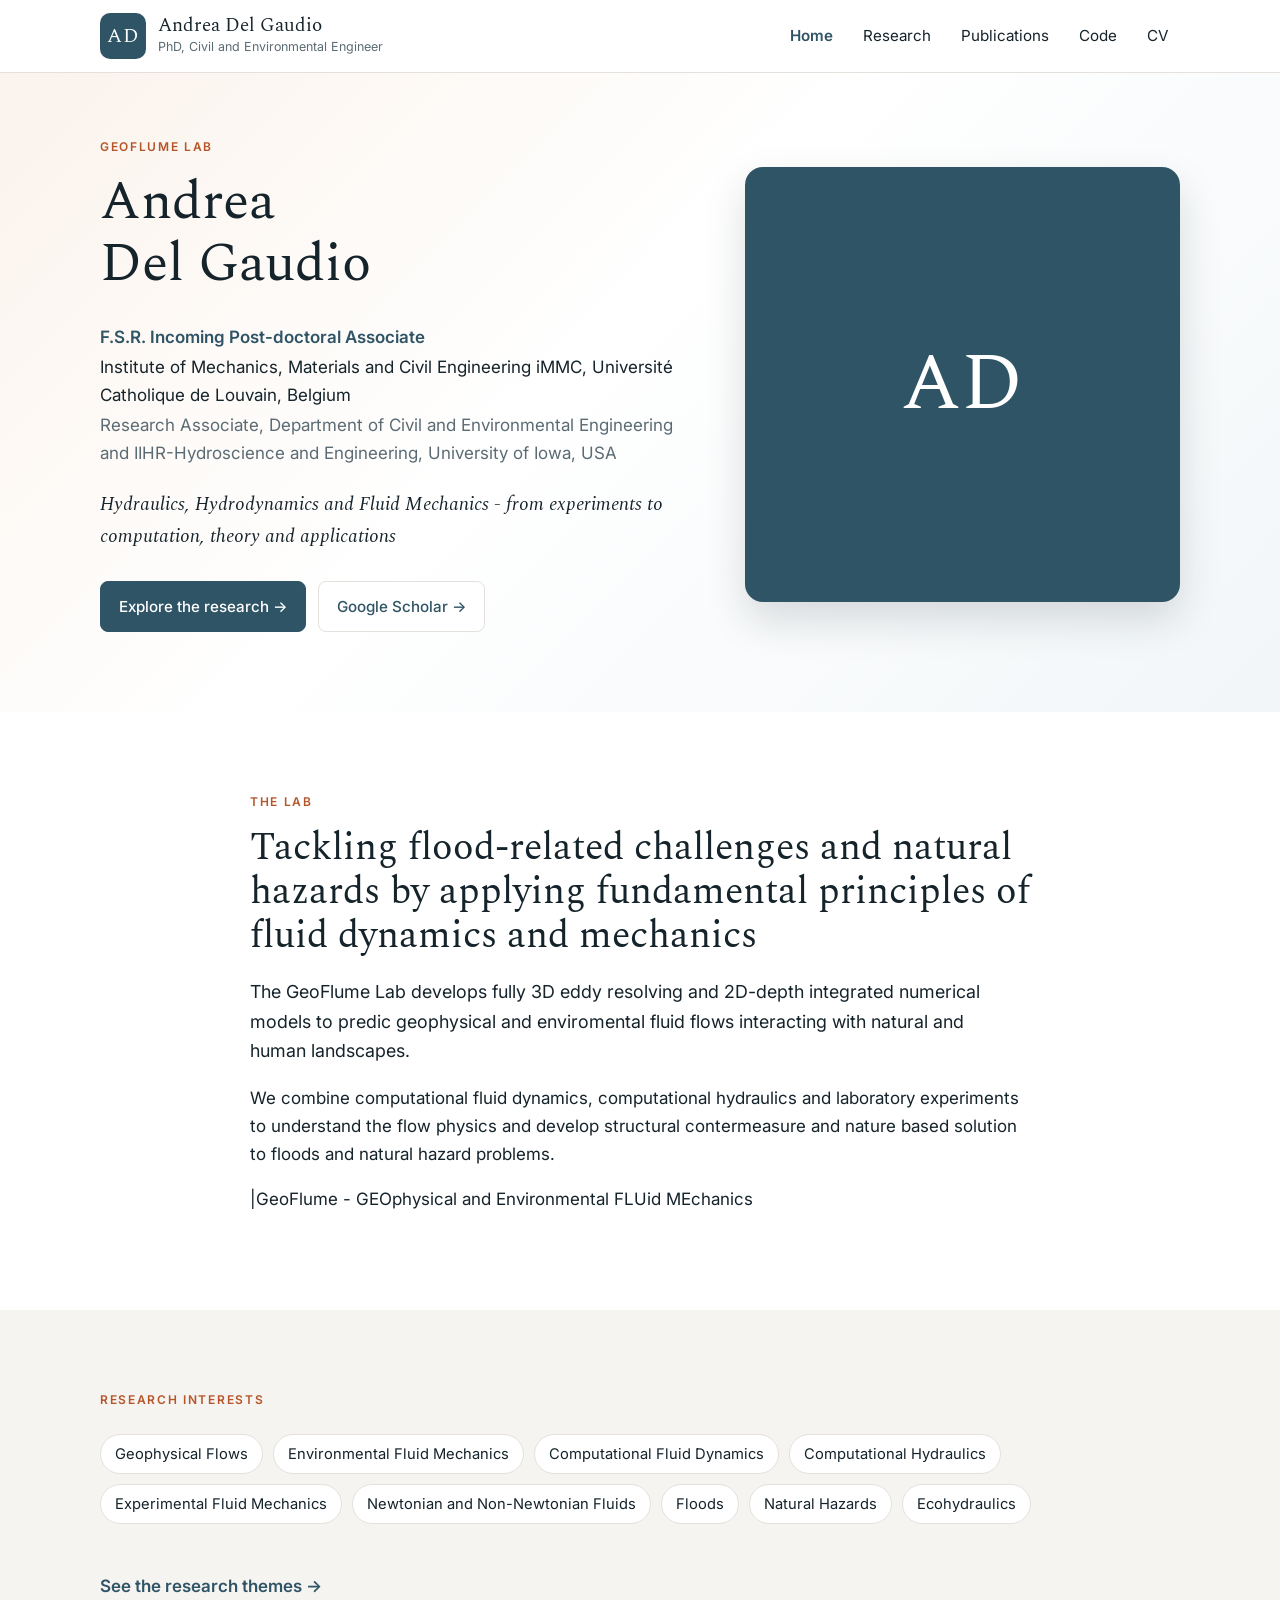
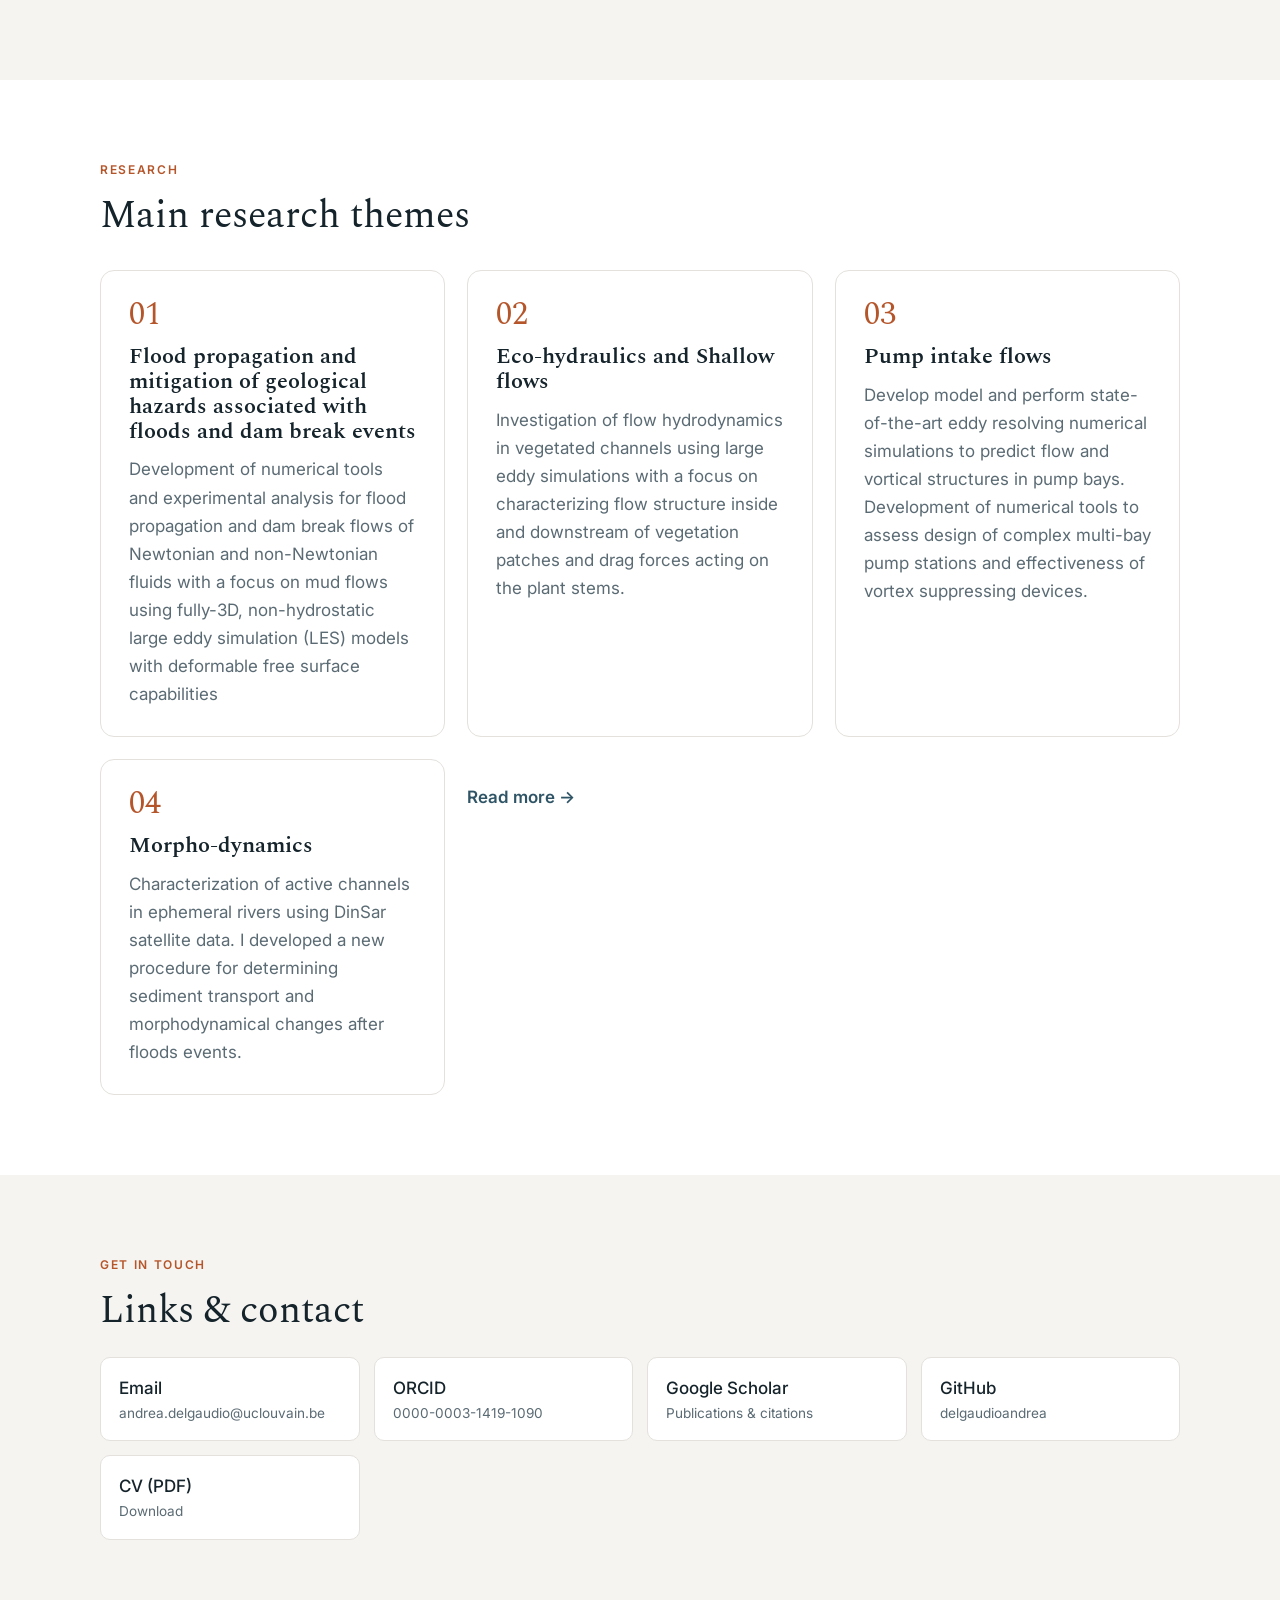
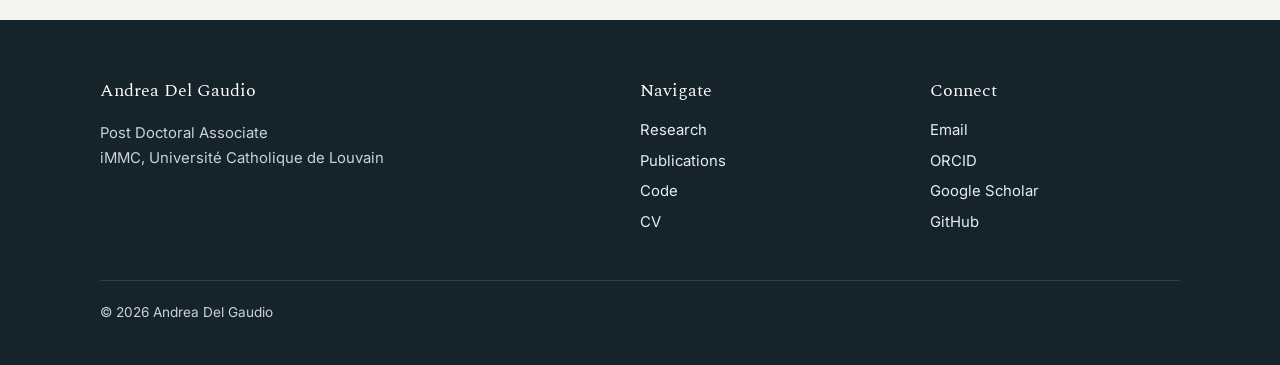
==== index.html @ d789ed64 "Personal academic website Home, Research, Publications, Code and CV pages, with research figures, CV" ====
<!doctype html>
<html lang="en">
<head>
  <meta charset="utf-8">
  <meta name="viewport" content="width=device-width, initial-scale=1">
  <title>Andrea Del Gaudio</title>
  <meta name="description" content="Personal academic website of Andrea Del Gaudio.">
  <link rel="preconnect" href="https://fonts.googleapis.com">
  <link rel="preconnect" href="https://fonts.gstatic.com" crossorigin>
  <link href="https://fonts.googleapis.com/css2?family=Inter:wght@400;500;600;700&family=Spectral:ital,wght@0,400;0,600;1,400&display=swap" rel="stylesheet">
  <link rel="stylesheet" href="css/style.css">
</head>
<body>

<header class="site-header">
  <div class="container">
    <a class="brand" href="index.html">
      <span class="brand-mark">AD</span>
      <span>
        <span class="brand-name">Andrea Del Gaudio</span>
        <span class="brand-sub">PhD, Civil and Environmental Engineer</span>
      </span>
    </a>
    <button class="nav-toggle" aria-label="Menu">&#9776;</button>
    <nav class="nav">
      <a href="index.html" class="active">Home</a>
      <a href="research.html">Research</a>
      <a href="publications.html">Publications</a>
      <a href="code.html">Code</a>
      <a href="cv.html">CV</a>
    </nav>
  </div>
</header>

<!-- ================= HERO ================= -->
<div class="hero">
  <div class="container">
    <div>
      <p class="eyebrow"> GeoFlume LAB </p>
      <h1>Andrea<br>Del Gaudio</h1>
      <p class="role"> F.S.R. Incoming Post-doctoral Associate</p>
      <p class="affil"> Institute of Mechanics, Materials and Civil Engineering iMMC, Université Catholique de Louvain, Belgium</p>
      <p class="affil muted">Research Associate, Department of Civil and Environmental Engineering and IIHR-Hydroscience and Engineering, University of Iowa, USA</p>
      <p class="tagline"> Hydraulics, Hydrodynamics and Fluid Mechanics - from experiments to computation, theory and applications</p>
      <div class="btns">
        <a class="btn primary" href="research.html">Explore the research &rarr;</a>
        <a class="btn" href="https://scholar.google.com/citations?user=aR6D2nIAAAAJ" target="_blank" rel="noopener">Google Scholar &rarr;</a>
      </div>
    </div>
    <div class="photo">
      <!-- Put your photo at images/profile.jpg — initials show until then -->
      <img src="images/profile.jpg" alt="Andrea Del Gaudio"
           onerror="this.outerHTML='<div class=&quot;initials&quot;>AD</div>'">
    </div>
  </div>
</div>

<!-- ================= ABOUT ================= -->
<section>
  <div class="container narrow">
    <p class="eyebrow">The Lab</p>
    <h2> Tackling flood-related challenges and natural hazards by applying fundamental principles of fluid dynamics and mechanics </h2>
    <p class="lead"> The GeoFlume Lab develops fully 3D eddy resolving and 2D-depth integrated numerical models to predic geophysical and enviromental fluid flows interacting with natural and human landscapes.</p>
    <p> We combine computational fluid dynamics, computational hydraulics and laboratory experiments to understand the flow physics and develop structural contermeasure and nature based solution to floods and natural hazard problems.
      </p>
    </p> |GeoFlume - GEOphysical and Environmental FLUid MEchanics 
    </p>
  </div>
</section>

<!-- ================= INTERESTS ================= -->
<section class="soft">
  <div class="container">
    <p class="eyebrow">Research interests</p>
    <ul class="tags">
      <li> Geophysical Flows </li>
      <li> Environmental Fluid Mechanics </li>
      <li> Computational Fluid Dynamics </li>
      <li> Computational Hydraulics </li>
      <li> Experimental Fluid Mechanics </li>
      <li> Newtonian and Non-Newtonian Fluids </li>
      <li> Floods </li>
      <li> Natural Hazards </li>
      <li> Ecohydraulics </li>
    </ul>
    <a class="arrow-link" href="research.html">See the research themes &rarr;</a>
  </div>
</section>

<!-- ================= THEMES ================= -->
<section>
  <div class="container">
    <p class="eyebrow">Research</p>
    <h2>Main research themes</h2>
    <div class="grid-3">
      <div class="card">
        <div class="num">01</div>
        <h3> Flood propagation and mitigation of geological hazards associated with floods and dam break events </h3>
        <p> Development of numerical tools and experimental analysis for flood propagation and dam break flows of Newtonian and non-Newtonian fluids with a focus on mud flows using fully-3D, non-hydrostatic large eddy simulation (LES) models with deformable free surface capabilities </p>
      </div>
      <div class="card">
        <div class="num">02</div>
        <h3> Eco-hydraulics and Shallow flows </h3>
        <p> Investigation of flow hydrodynamics in vegetated channels using large eddy simulations with a focus on characterizing flow structure inside and downstream of vegetation patches and drag forces acting on the plant stems. </p>
      </div>
         <div class="card">
        <div class="num">03</div>
        <h3> Pump intake flows </h3>
        <p> Develop model and perform state-of-the-art eddy resolving numerical simulations to predict flow and vortical structures in pump bays. Development of numerical tools to assess design of complex multi-bay pump stations and effectiveness of vortex suppressing devices. </p>
      </div>
         <div class="card">
        <div class="num">04</div>
        <h3> Morpho-dynamics </h3>
        <p> Characterization of active channels in ephemeral rivers using DinSar satellite data. I developed a new procedure for determining sediment transport and morphodynamical changes after floods events. </p>
      </div>
    <a class="arrow-link" href="research.html">Read more &rarr;</a>
  </div>
</section>

<!-- ================= CONTACT ================= -->
<section class="soft">
  <div class="container">
    <p class="eyebrow">Get in touch</p>
    <h2>Links &amp; contact</h2>
    <ul class="link-list" style="margin-top:24px">
      <li><a href="mailto:andrea.delgaudio@uclouvain.be">Email<span>andrea.delgaudio@uclouvain.be</span></a></li>
      <li><a href="https://orcid.org/0000-0003-1419-1090" target="_blank" rel="noopener">ORCID<span>0000-0003-1419-1090</span></a></li>
      <li><a href="https://scholar.google.com/citations?user=aR6D2nIAAAAJ" target="_blank" rel="noopener">Google Scholar<span>Publications &amp; citations</span></a></li>
      <li><a href="https://github.com/delgaudioandrea" target="_blank" rel="noopener">GitHub<span>delgaudioandrea</span></a></li>
      <li><a href="files/CV.pdf" target="_blank">CV (PDF)<span>Download</span></a></li>
    </ul>
  </div>
</section>

<footer class="site-footer">
  <div class="container">
    <div class="footer-grid">
      <div>
        <h4>Andrea Del Gaudio</h4>
        <p>Post Doctoral Associate <br> iMMC, Université Catholique de Louvain </p>
      </div>
      <div>
        <h4>Navigate</h4>
        <ul>
          <li><a href="research.html">Research</a></li>
          <li><a href="publications.html">Publications</a></li>
          <li><a href="code.html">Code</a></li>
          <li><a href="cv.html">CV</a></li>
        </ul>
      </div>
      <div>
        <h4>Connect</h4>
        <ul>
          <li><a href="mailto:andrea.delgaudio@uclouvain.be">Email</a></li>
          <li><a href="https://orcid.org/0000-0003-1419-1090">ORCID</a></li>
          <li><a href="https://scholar.google.com/citations?user=aR6D2nIAAAAJ">Google Scholar</a></li>
          <li><a href="https://github.com/delgaudioandrea">GitHub</a></li>
        </ul>
      </div>
    </div>
    <p class="copyright">&copy; <span id="year"></span> Andrea Del Gaudio</p>
  </div>
</footer>

<script src="js/main.js"></script>
</body>
</html>
---- css/style.css ----
/* ==========================================================
   Personal academic site — shared styles
   Edit the colors below to re-theme the whole site.
   ========================================================== */
:root {
  --ink: #15232b;          /* main text */
  --muted: #5b6b74;        /* secondary text */
  --primary: #2f5466;      /* teal: buttons, links, titles */
  --primary-dark: #223f4d;
  --accent: #b5552a;       /* burnt orange: small labels */
  --bg: #ffffff;
  --bg-soft: #f6f4f1;      /* alternating sections */
  --line: #e4e1dc;
  --radius: 14px;
  --maxw: 1120px;
  --serif: "Spectral", Georgia, "Times New Roman", serif;
  --sans: "Inter", -apple-system, BlinkMacSystemFont, "Segoe UI", Roboto, Helvetica, Arial, sans-serif;
}

* { box-sizing: border-box; }
html { scroll-behavior: smooth; }
body {
  margin: 0;
  background: var(--bg);
  color: var(--ink);
  font-family: var(--sans);
  font-size: 17px;
  line-height: 1.65;
  -webkit-font-smoothing: antialiased;
}
img { max-width: 100%; display: block; }
a { color: var(--primary); text-decoration: none; }
a:hover { text-decoration: underline; }

h1, h2, h3 { font-family: var(--serif); font-weight: 600; line-height: 1.15; margin: 0 0 .5em; }
h1 { font-size: clamp(2.3rem, 5vw, 3.4rem); font-weight: 400; }
h2 { font-size: clamp(1.8rem, 3.6vw, 2.4rem); font-weight: 400; }
h3 { font-size: 1.35rem; }

.container { max-width: var(--maxw); margin: 0 auto; padding: 0 20px; }

/* ---------- Header / nav ---------- */
.site-header {
  position: sticky; top: 0; z-index: 50;
  background: rgba(255,255,255,.94);
  backdrop-filter: blur(8px);
  border-bottom: 1px solid var(--line);
}
.site-header .container { display: flex; align-items: center; justify-content: space-between; height: 72px; }
.brand { display: flex; align-items: center; gap: 12px; color: var(--ink); }
.brand:hover { text-decoration: none; }
.brand-mark {
  width: 46px; height: 46px; border-radius: 10px;
  background: var(--primary); color: #fff;
  display: grid; place-items: center;
  font-family: var(--serif); font-size: 1.25rem; letter-spacing: .5px;
}
.brand-name { font-family: var(--serif); font-size: 1.2rem; display: block; line-height: 1.2; }
.brand-sub { font-size: .78rem; color: var(--muted); display: block; }

.nav { display: flex; gap: 6px; }
.nav a { color: var(--ink); font-size: .95rem; padding: 8px 12px; border-radius: 8px; }
.nav a:hover { background: var(--bg-soft); text-decoration: none; }
.nav a.active { color: var(--primary); font-weight: 600; }

.nav-toggle { display: none; background: none; border: 0; font-size: 1.6rem; color: var(--ink); cursor: pointer; }

/* ---------- Hero ---------- */
.hero {
  background: linear-gradient(135deg, #fbf3ec 0%, #ffffff 45%, #f2f6f8 100%);
  padding: 64px 0 80px;
}
.hero .container { display: grid; grid-template-columns: 1.15fr .85fr; gap: 56px; align-items: center; }
.eyebrow {
  font-size: .75rem; font-weight: 600; letter-spacing: .14em; text-transform: uppercase;
  color: var(--accent); margin: 0 0 14px;
}
.role { color: var(--primary); font-weight: 600; margin: 0; }
.affil { margin: 2px 0; }
.affil.muted { color: var(--muted); }
.tagline { font-family: var(--serif); font-style: italic; font-size: 1.2rem; margin: 22px 0 28px; }

.photo {
  aspect-ratio: 1 / 1; width: 100%;
  border-radius: 18px; overflow: hidden;
  box-shadow: 0 18px 40px rgba(21,35,43,.15);
  background: var(--primary);
}
.photo img { width: 100%; height: 100%; object-fit: cover; }
.photo .initials {
  width: 100%; height: 100%; display: grid; place-items: center;
  color: #fff; font-family: var(--serif); font-size: 5rem;
}

/* ---------- Buttons ---------- */
.btns { display: flex; flex-wrap: wrap; gap: 12px; }
.btn {
  display: inline-block; padding: 12px 18px; border-radius: 8px;
  font-weight: 500; font-size: .95rem; border: 1px solid var(--line);
  background: #fff; color: var(--primary);
}
.btn:hover { text-decoration: none; border-color: var(--primary); }
.btn.primary { background: var(--primary); color: #fff; border-color: var(--primary); }
.btn.primary:hover { background: var(--primary-dark); }

/* ---------- Sections ---------- */
section { padding: 80px 0; }
section.soft { background: var(--bg-soft); }
.lead { font-size: 1.12rem; max-width: 760px; }
.narrow { max-width: 820px; }
.page-head { padding: 64px 0 24px; background: linear-gradient(135deg, #fbf3ec 0%, #ffffff 60%); }
.page-head + section { padding-top: 40px; }

.tags { display: flex; flex-wrap: wrap; gap: 10px; margin: 24px 0; padding: 0; list-style: none; }
.tags li { background: #fff; border: 1px solid var(--line); padding: 7px 14px; border-radius: 999px; font-size: .92rem; }

.grid-3 { display: grid; grid-template-columns: repeat(3, 1fr); gap: 22px; margin-top: 32px; }
.card {
  background: #fff; border: 1px solid var(--line); border-radius: var(--radius);
  padding: 28px;
}
.card .num { font-family: var(--serif); font-size: 2rem; color: var(--accent); line-height: 1; margin-bottom: 14px; }
.card p { color: var(--muted); margin: 0; }

.arrow-link { display: inline-block; margin-top: 24px; font-weight: 600; }

/* ---------- Research figures (pairs of pictures) ---------- */
.figures { display: grid; grid-template-columns: 1fr 1fr; gap: 20px; margin: 28px 0 8px; }
.figures figure { margin: 0; }
.figures img {
  width: 100%; height: 240px; object-fit: contain;
  background: #fff; border: 1px solid var(--line); border-radius: 12px; padding: 8px;
}
.figures figcaption { font-size: .85rem; color: var(--muted); margin-top: 8px; line-height: 1.45; }
.figures figcaption em { color: var(--ink); }
.figures img { cursor: zoom-in; transition: border-color .15s; }
.figures img:hover { border-color: var(--primary); }

/* Full-screen picture viewer (see js/main.js) */
.lightbox {
  display: none; position: fixed; inset: 0; z-index: 100;
  background: rgba(21,35,43,.92); cursor: zoom-out;
  flex-direction: column; align-items: center; justify-content: center; padding: 24px;
}
.lightbox.open { display: flex; }
.lightbox img { max-width: 100%; max-height: 82vh; background: #fff; border-radius: 8px; }
.lightbox p { color: #e7eef1; max-width: 900px; text-align: center; font-size: .92rem; margin: 14px 0 0; }
.lightbox p em { color: #fff; }
@media (max-width: 640px) {
  .figures { grid-template-columns: 1fr; }
  .figures img { height: auto; }
}

/* ---------- Publications ---------- */
.pub-year { font-family: var(--serif); font-size: 1.5rem; color: var(--accent); margin: 40px 0 8px; }
.pub { padding: 18px 0; border-bottom: 1px solid var(--line); }
.pub-title { font-weight: 600; }
.pub-authors { color: var(--muted); font-size: .95rem; }
.pub-venue { font-style: italic; font-size: .95rem; }
.pub-links { margin-top: 6px; display: flex; gap: 8px; flex-wrap: wrap; }
.pill { font-size: .78rem; padding: 3px 10px; border: 1px solid var(--line); border-radius: 999px; }
.me { text-decoration: underline; color: var(--ink); }

/* ---------- Code / software ---------- */
.code-card h3 { margin-bottom: .3em; }
.code-card .lang { font-size: .78rem; font-weight: 600; color: var(--accent); letter-spacing: .08em; text-transform: uppercase; }

/* ---------- CV timeline ---------- */
.cv-block { margin-bottom: 44px; }
.cv-item { display: grid; grid-template-columns: 150px 1fr; gap: 20px; padding: 12px 0; border-bottom: 1px solid var(--line); }
.cv-date { color: var(--accent); font-weight: 600; font-size: .92rem; }
.cv-item p { margin: 0; color: var(--muted); }

/* ---------- Contact / links ---------- */
.link-list { list-style: none; padding: 0; margin: 0; display: grid; grid-template-columns: repeat(auto-fill, minmax(230px, 1fr)); gap: 14px; }
.link-list a {
  display: block; background: #fff; border: 1px solid var(--line); border-radius: 10px; padding: 16px 18px;
  color: var(--ink); font-weight: 500;
}
.link-list a span { display: block; font-size: .85rem; color: var(--muted); font-weight: 400; }
.link-list a:hover { border-color: var(--primary); text-decoration: none; }

/* ---------- Footer ---------- */
.site-footer { background: var(--ink); color: #c9d3d8; padding: 56px 0 28px; font-size: .93rem; }
.site-footer a { color: #e7eef1; }
.footer-grid { display: grid; grid-template-columns: 2fr 1fr 1fr; gap: 40px; }
.footer-grid h4 { color: #fff; font-family: var(--serif); font-weight: 400; font-size: 1.15rem; margin: 0 0 12px; }
.footer-grid ul { list-style: none; margin: 0; padding: 0; }
.footer-grid li { margin: 6px 0; }
.copyright { border-top: 1px solid rgba(255,255,255,.12); margin-top: 40px; padding-top: 20px; font-size: .85rem; }

/* ---------- Responsive ---------- */
@media (max-width: 860px) {
  .hero .container { grid-template-columns: 1fr; gap: 36px; }
  .hero .photo { max-width: 320px; order: -1; }
  .grid-3 { grid-template-columns: 1fr; }
  .footer-grid { grid-template-columns: 1fr; gap: 24px; }
  .cv-item { grid-template-columns: 1fr; gap: 2px; }
  .nav-toggle { display: block; }
  .nav {
    display: none; position: absolute; top: 72px; left: 0; right: 0;
    flex-direction: column; background: #fff; border-bottom: 1px solid var(--line); padding: 10px 16px;
  }
  .nav.open { display: flex; }
  section { padding: 56px 0; }
  .container { padding: 0 16px; }
}

/* "Related work" lines on the Research page: paper list in italics, label upright */
.related { font-style: italic; }
.related strong { font-style: normal; }

/* One large picture (e.g. the ongoing project on the Research page) */
.figures.single { grid-template-columns: 1fr; margin: 8px 0 28px; }
.figures.single img { height: auto; max-height: 460px; }

/* Code page */
.code-card ul { padding-left: 20px; margin: 0 0 8px; }
.code-card li { margin: 4px 0; }
.muted-note { color: var(--muted); font-size: .9rem; margin-top: 14px; }
code { font-family: Consolas, "Courier New", monospace; font-size: .9em; background: var(--bg-soft); padding: 1px 6px; border-radius: 4px; }
hr.sep { border: 0; border-top: 1px solid var(--line); margin: 56px 0; }
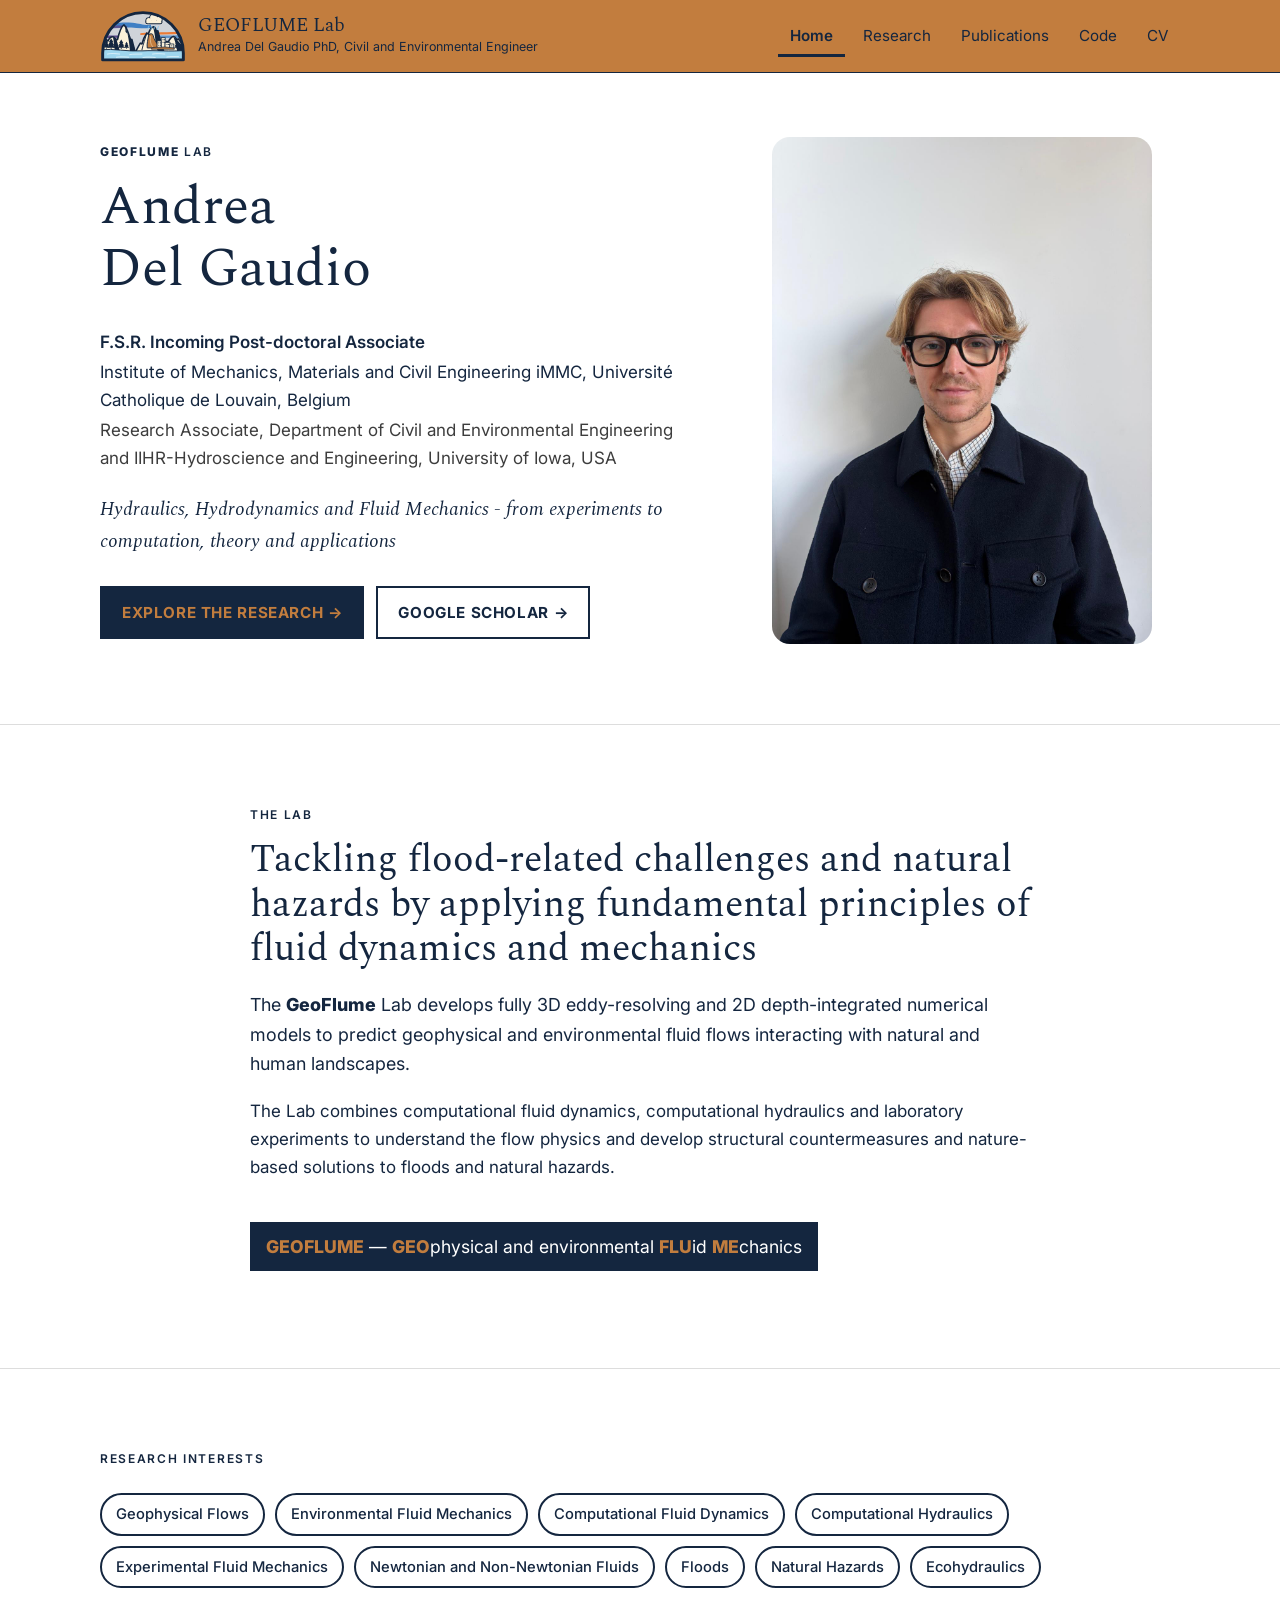
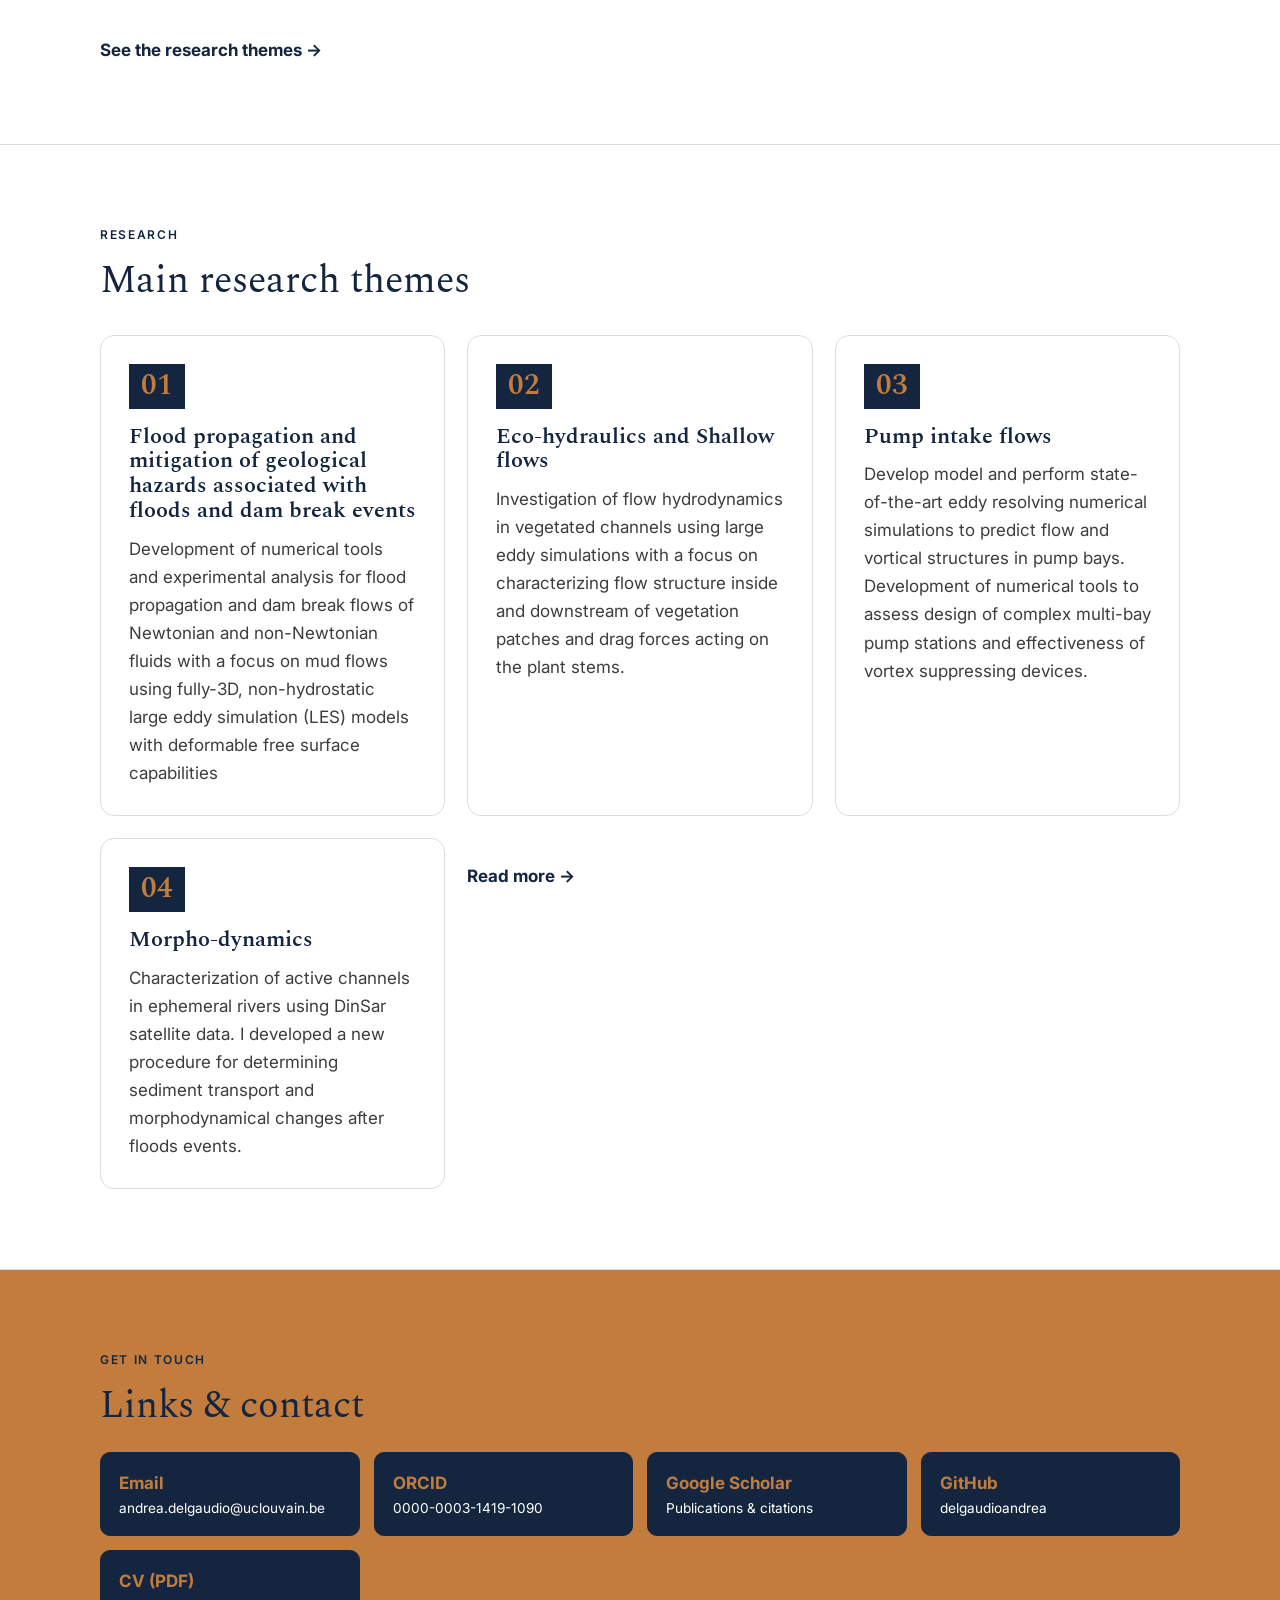
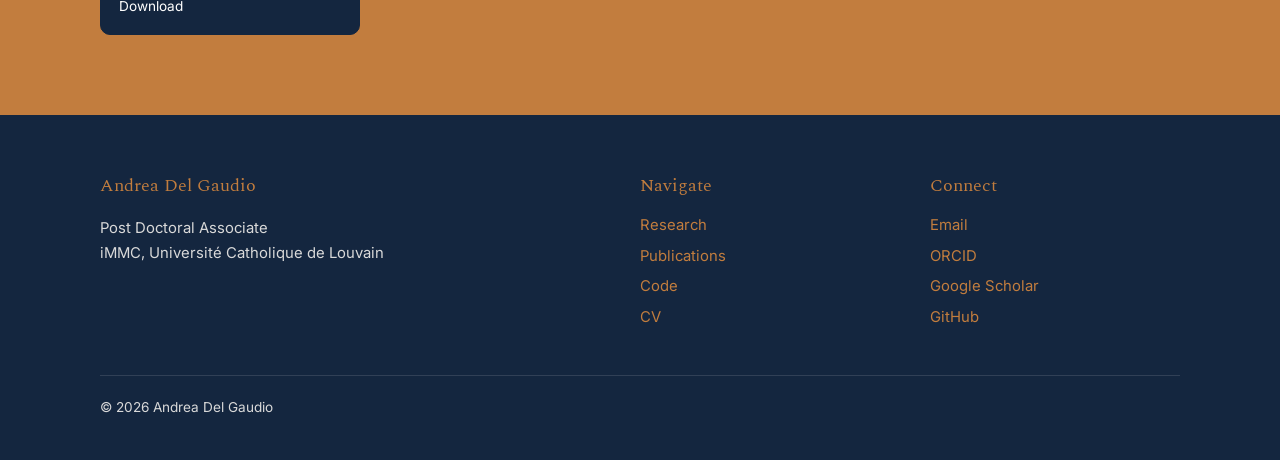
==== commit d949e10c: "Update design, add logo, photo, research figures and code Co-Authored-By: Claude Opus 5.5 <noreply@a" ====
--- a/index.html
+++ b/index.html
@@ -3,7 +3,7 @@
 <head>
   <meta charset="utf-8">
   <meta name="viewport" content="width=device-width, initial-scale=1">
-  <title>Andrea Del Gaudio</title>
+  <title>GEOFLUME Lab</title>
   <meta name="description" content="Personal academic website of Andrea Del Gaudio.">
   <link rel="preconnect" href="https://fonts.googleapis.com">
   <link rel="preconnect" href="https://fonts.gstatic.com" crossorigin>
@@ -15,10 +15,10 @@
 <header class="site-header">
   <div class="container">
     <a class="brand" href="index.html">
-      <span class="brand-mark">AD</span>
+      <img class="brand-logo" src="images/geoflume_mark.svg" alt="GeoFlume lab logo">
       <span>
-        <span class="brand-name">Andrea Del Gaudio</span>
-        <span class="brand-sub">PhD, Civil and Environmental Engineer</span>
+        <span class="brand-name">GEOFLUME Lab</span>
+        <span class="brand-sub">Andrea Del Gaudio PhD, Civil and Environmental Engineer</span>
       </span>
     </a>
     <button class="nav-toggle" aria-label="Menu">&#9776;</button>
@@ -36,7 +36,7 @@
 <div class="hero">
   <div class="container">
     <div>
-      <p class="eyebrow"> GeoFlume LAB </p>
+      <p class="eyebrow"><span class="gf">GeoFlume</span> Lab</p>
       <h1>Andrea<br>Del Gaudio</h1>
       <p class="role"> F.S.R. Incoming Post-doctoral Associate</p>
       <p class="affil"> Institute of Mechanics, Materials and Civil Engineering iMMC, Université Catholique de Louvain, Belgium</p>
@@ -60,11 +60,9 @@
   <div class="container narrow">
     <p class="eyebrow">The Lab</p>
     <h2> Tackling flood-related challenges and natural hazards by applying fundamental principles of fluid dynamics and mechanics </h2>
-    <p class="lead"> The GeoFlume Lab develops fully 3D eddy resolving and 2D-depth integrated numerical models to predic geophysical and enviromental fluid flows interacting with natural and human landscapes.</p>
-    <p> We combine computational fluid dynamics, computational hydraulics and laboratory experiments to understand the flow physics and develop structural contermeasure and nature based solution to floods and natural hazard problems.
-      </p>
-    </p> |GeoFlume - GEOphysical and Environmental FLUid MEchanics 
-    </p>
+    <p class="lead"> The <span class="gf">GeoFlume</span> Lab develops fully 3D eddy-resolving and 2D depth-integrated numerical models to predict geophysical and environmental fluid flows interacting with natural and human landscapes.</p>
+    <p> The Lab combines computational fluid dynamics, computational hydraulics and laboratory experiments to understand the flow physics and develop structural countermeasures and nature-based solutions to floods and natural hazards.</p>
+    <p class="acronym"><span class="gf">GEOFLUME</span> — <span class="ac">GEO</span>physical and environmental <span class="ac">FLU</span>id <span class="ac">ME</span>chanics</p>
   </div>
 </section>
 
@@ -118,7 +116,7 @@
 </section>
 
 <!-- ================= CONTACT ================= -->
-<section class="soft">
+<section class="brown">
   <div class="container">
     <p class="eyebrow">Get in touch</p>
     <h2>Links &amp; contact</h2>
--- a/css/style.css
+++ b/css/style.css
@@ -3,14 +3,19 @@
    Edit the colors below to re-theme the whole site.
    ========================================================== */
 :root {
-  --ink: #15232b;          /* main text */
-  --muted: #5b6b74;        /* secondary text */
-  --primary: #2f5466;      /* teal: buttons, links, titles */
-  --primary-dark: #223f4d;
-  --accent: #b5552a;       /* burnt orange: small labels */
+  --navy: #14263f;         /* dark blue: used where the site was black */
+  --ink: var(--navy);      /* main text */
+  --muted: #3d3d3d;        /* secondary text: dark grey */
+  --primary: var(--navy);  /* buttons, logo, photo box */
+  --primary-dark: #22395a;
+  --brown: #c27d3e;        /* brown: header, contact section, accents on dark blue */
+  --on-primary: var(--brown); /* text color on dark blue buttons/boxes */
+  --link: #7a4518;         /* dark brown: links on white */
+  --accent: var(--navy);   /* small labels, numbers */
   --bg: #ffffff;
-  --bg-soft: #f6f4f1;      /* alternating sections */
-  --line: #e4e1dc;
+  --bg-soft: #ffffff;      /* other sections: white */
+  --line: #dddddd;         /* light grey borders */
+  --footer: var(--navy);   /* dark blue footer */
   --radius: 14px;
   --maxw: 1120px;
   --serif: "Spectral", Georgia, "Times New Roman", serif;
@@ -29,7 +34,7 @@
   -webkit-font-smoothing: antialiased;
 }
 img { max-width: 100%; display: block; }
-a { color: var(--primary); text-decoration: none; }
+a { color: var(--link); text-decoration: none; }
 a:hover { text-decoration: underline; }
 
 h1, h2, h3 { font-family: var(--serif); font-weight: 600; line-height: 1.15; margin: 0 0 .5em; }
@@ -42,16 +47,15 @@
 /* ---------- Header / nav ---------- */
 .site-header {
   position: sticky; top: 0; z-index: 50;
-  background: rgba(255,255,255,.94);
-  backdrop-filter: blur(8px);
-  border-bottom: 1px solid var(--line);
+  background: var(--brown);
+  border-bottom: 1px solid var(--navy);
 }
 .site-header .container { display: flex; align-items: center; justify-content: space-between; height: 72px; }
 .brand { display: flex; align-items: center; gap: 12px; color: var(--ink); }
 .brand:hover { text-decoration: none; }
 .brand-mark {
   width: 46px; height: 46px; border-radius: 10px;
-  background: var(--primary); color: #fff;
+  background: var(--primary); color: var(--on-primary);
   display: grid; place-items: center;
   font-family: var(--serif); font-size: 1.25rem; letter-spacing: .5px;
 }
@@ -60,14 +64,14 @@
 
 .nav { display: flex; gap: 6px; }
 .nav a { color: var(--ink); font-size: .95rem; padding: 8px 12px; border-radius: 8px; }
-.nav a:hover { background: var(--bg-soft); text-decoration: none; }
-.nav a.active { color: var(--primary); font-weight: 600; }
+.nav a:hover { background: rgba(0,0,0,.08); text-decoration: none; }
+.nav a.active { color: var(--ink); font-weight: 600; box-shadow: inset 0 -3px 0 var(--navy); border-radius: 0; }
 
 .nav-toggle { display: none; background: none; border: 0; font-size: 1.6rem; color: var(--ink); cursor: pointer; }
 
 /* ---------- Hero ---------- */
 .hero {
-  background: linear-gradient(135deg, #fbf3ec 0%, #ffffff 45%, #f2f6f8 100%);
+  background: #ffffff;
   padding: 64px 0 80px;
 }
 .hero .container { display: grid; grid-template-columns: 1.15fr .85fr; gap: 56px; align-items: center; }
@@ -81,48 +85,56 @@
 .tagline { font-family: var(--serif); font-style: italic; font-size: 1.2rem; margin: 22px 0 28px; }
 
 .photo {
-  aspect-ratio: 1 / 1; width: 100%;
+  aspect-ratio: 3 / 4; width: 100%; max-width: 380px; justify-self: center;   /* portrait frame, same shape as the photo */
   border-radius: 18px; overflow: hidden;
-  box-shadow: 0 18px 40px rgba(21,35,43,.15);
-  background: var(--primary);
-}
-.photo img { width: 100%; height: 100%; object-fit: cover; }
+  /* no shadow: just the picture */
+  background: transparent;
+}
+.photo img { width: 100%; height: 100%; object-fit: cover; object-position: 50% 30%; transform: scale(1); transform-origin: 48% 45%; }  /* portrait framing: raise scale() to zoom in */
 .photo .initials {
   width: 100%; height: 100%; display: grid; place-items: center;
-  color: #fff; font-family: var(--serif); font-size: 5rem;
+  color: var(--on-primary); font-family: var(--serif); font-size: 5rem;
 }
 
 /* ---------- Buttons ---------- */
 .btns { display: flex; flex-wrap: wrap; gap: 12px; }
 .btn {
-  display: inline-block; padding: 12px 18px; border-radius: 8px;
-  font-weight: 500; font-size: .95rem; border: 1px solid var(--line);
-  background: #fff; color: var(--primary);
-}
-.btn:hover { text-decoration: none; border-color: var(--primary); }
-.btn.primary { background: var(--primary); color: #fff; border-color: var(--primary); }
+  display: inline-block; padding: 12px 20px; border-radius: 0;
+  font-weight: 700; font-size: .95rem; text-transform: uppercase; letter-spacing: .04em; border: 2px solid var(--navy);
+  background: #fff; color: var(--ink);
+}
+.btn:hover { text-decoration: none; background: var(--navy); color: var(--brown); }
+.btn.primary { background: var(--primary); color: var(--on-primary); border-color: var(--primary); }
 .btn.primary:hover { background: var(--primary-dark); }
 
 /* ---------- Sections ---------- */
 section { padding: 80px 0; }
 section.soft { background: var(--bg-soft); }
+section.brown { background: var(--brown); }
+/* thin line between white sections so they stay distinct */
+section + section, .hero + section, .page-head + section { border-top: 1px solid var(--line); }
 .lead { font-size: 1.12rem; max-width: 760px; }
 .narrow { max-width: 820px; }
-.page-head { padding: 64px 0 24px; background: linear-gradient(135deg, #fbf3ec 0%, #ffffff 60%); }
+.page-head { padding: 64px 0 24px; background: #ffffff; }
 .page-head + section { padding-top: 40px; }
 
 .tags { display: flex; flex-wrap: wrap; gap: 10px; margin: 24px 0; padding: 0; list-style: none; }
-.tags li { background: #fff; border: 1px solid var(--line); padding: 7px 14px; border-radius: 999px; font-size: .92rem; }
+.tags li { background: #fff; border: 2px solid var(--navy); font-weight: 500; padding: 7px 14px; border-radius: 999px; font-size: .92rem; }
 
 .grid-3 { display: grid; grid-template-columns: repeat(3, 1fr); gap: 22px; margin-top: 32px; }
 .card {
   background: #fff; border: 1px solid var(--line); border-radius: var(--radius);
   padding: 28px;
 }
-.card .num { font-family: var(--serif); font-size: 2rem; color: var(--accent); line-height: 1; margin-bottom: 14px; }
+/* Theme numbers (01, 02...): bold brown on a dark blue box */
+.num {
+  display: inline-block; background: var(--navy); color: var(--brown);
+  font-family: var(--serif); font-weight: 600; font-size: 1.8rem; line-height: 1;
+  padding: 8px 12px; margin-bottom: 16px;
+}
 .card p { color: var(--muted); margin: 0; }
 
-.arrow-link { display: inline-block; margin-top: 24px; font-weight: 600; }
+.arrow-link { display: inline-block; margin-top: 24px; font-weight: 700; color: var(--navy); }
 
 /* ---------- Research figures (pairs of pictures) ---------- */
 .figures { display: grid; grid-template-columns: 1fr 1fr; gap: 20px; margin: 28px 0 8px; }
@@ -139,7 +151,7 @@
 /* Full-screen picture viewer (see js/main.js) */
 .lightbox {
   display: none; position: fixed; inset: 0; z-index: 100;
-  background: rgba(21,35,43,.92); cursor: zoom-out;
+  background: rgba(20,38,63,.94); cursor: zoom-out;
   flex-direction: column; align-items: center; justify-content: center; padding: 24px;
 }
 .lightbox.open { display: flex; }
@@ -181,10 +193,10 @@
 .link-list a:hover { border-color: var(--primary); text-decoration: none; }
 
 /* ---------- Footer ---------- */
-.site-footer { background: var(--ink); color: #c9d3d8; padding: 56px 0 28px; font-size: .93rem; }
-.site-footer a { color: #e7eef1; }
+.site-footer { background: var(--footer); color: #d9d9d9; padding: 56px 0 28px; font-size: .93rem; }
+.site-footer a { color: var(--brown); }
 .footer-grid { display: grid; grid-template-columns: 2fr 1fr 1fr; gap: 40px; }
-.footer-grid h4 { color: #fff; font-family: var(--serif); font-weight: 400; font-size: 1.15rem; margin: 0 0 12px; }
+.footer-grid h4 { color: var(--brown); font-family: var(--serif); font-weight: 400; font-size: 1.15rem; margin: 0 0 12px; }
 .footer-grid ul { list-style: none; margin: 0; padding: 0; }
 .footer-grid li { margin: 6px 0; }
 .copyright { border-top: 1px solid rgba(255,255,255,.12); margin-top: 40px; padding-top: 20px; font-size: .85rem; }
@@ -199,7 +211,7 @@
   .nav-toggle { display: block; }
   .nav {
     display: none; position: absolute; top: 72px; left: 0; right: 0;
-    flex-direction: column; background: #fff; border-bottom: 1px solid var(--line); padding: 10px 16px;
+    flex-direction: column; background: var(--brown); border-bottom: 1px solid var(--navy); padding: 10px 16px;
   }
   .nav.open { display: flex; }
   section { padding: 56px 0; }
@@ -218,5 +230,34 @@
 .code-card ul { padding-left: 20px; margin: 0 0 8px; }
 .code-card li { margin: 4px 0; }
 .muted-note { color: var(--muted); font-size: .9rem; margin-top: 14px; }
-code { font-family: Consolas, "Courier New", monospace; font-size: .9em; background: var(--bg-soft); padding: 1px 6px; border-radius: 4px; }
+code { font-family: Consolas, "Courier New", monospace; font-size: .9em; background: #f2f2f2; padding: 1px 6px; border-radius: 4px; }
 hr.sep { border: 0; border-top: 1px solid var(--line); margin: 56px 0; }
+
+/* On the brown section, links are dark blue and underlined */
+section.brown a:not(.btn):not(.link-list a) { color: var(--navy); text-decoration: underline; }
+.page-head .lead, .hero .tagline { color: var(--navy); }
+
+/* All contact cards (Links & contact): dark blue with bold brown text */
+.link-list a { background: var(--navy); border-color: var(--navy); color: var(--brown); font-weight: 700; }
+.link-list a span { color: #fff; font-weight: 400; }
+.link-list a:hover { background: var(--primary-dark); }
+
+/* Links inside the page introductions (e.g. Google Scholar / ORCID on Publications): bold dark blue */
+.page-head .lead a { color: var(--navy); font-weight: 700; }
+
+/* DOI / PDF / Code buttons under each publication: bold dark blue, dark blue and brown on hover */
+a.pill { color: var(--navy); font-weight: 700; border: 1.5px solid var(--navy); }
+a.pill:hover { background: var(--navy); color: var(--brown); text-decoration: none; }
+
+/* GeoFlume name: bold dark blue. Acronym line: dark blue band, white text, GEO / FLU / ME in bold brown */
+.gf { font-weight: 800; color: var(--navy); }
+.acronym { display: inline-block; background: var(--navy); color: #fff; font-size: 1.1rem; margin-top: 24px; padding: 10px 16px; }
+.acronym .gf { color: var(--brown); }
+.ac { color: var(--brown); font-weight: 800; }
+
+/* Subtitle under the name in the brown header: dark blue for contrast */
+.site-header .brand-sub { color: var(--navy); }
+
+/* GeoFlume emblem in the header (replaces the "AD" box) */
+.brand-logo { height: 52px; width: auto; display: block; }
+@media (max-width: 860px) { .brand-logo { height: 42px; } }
